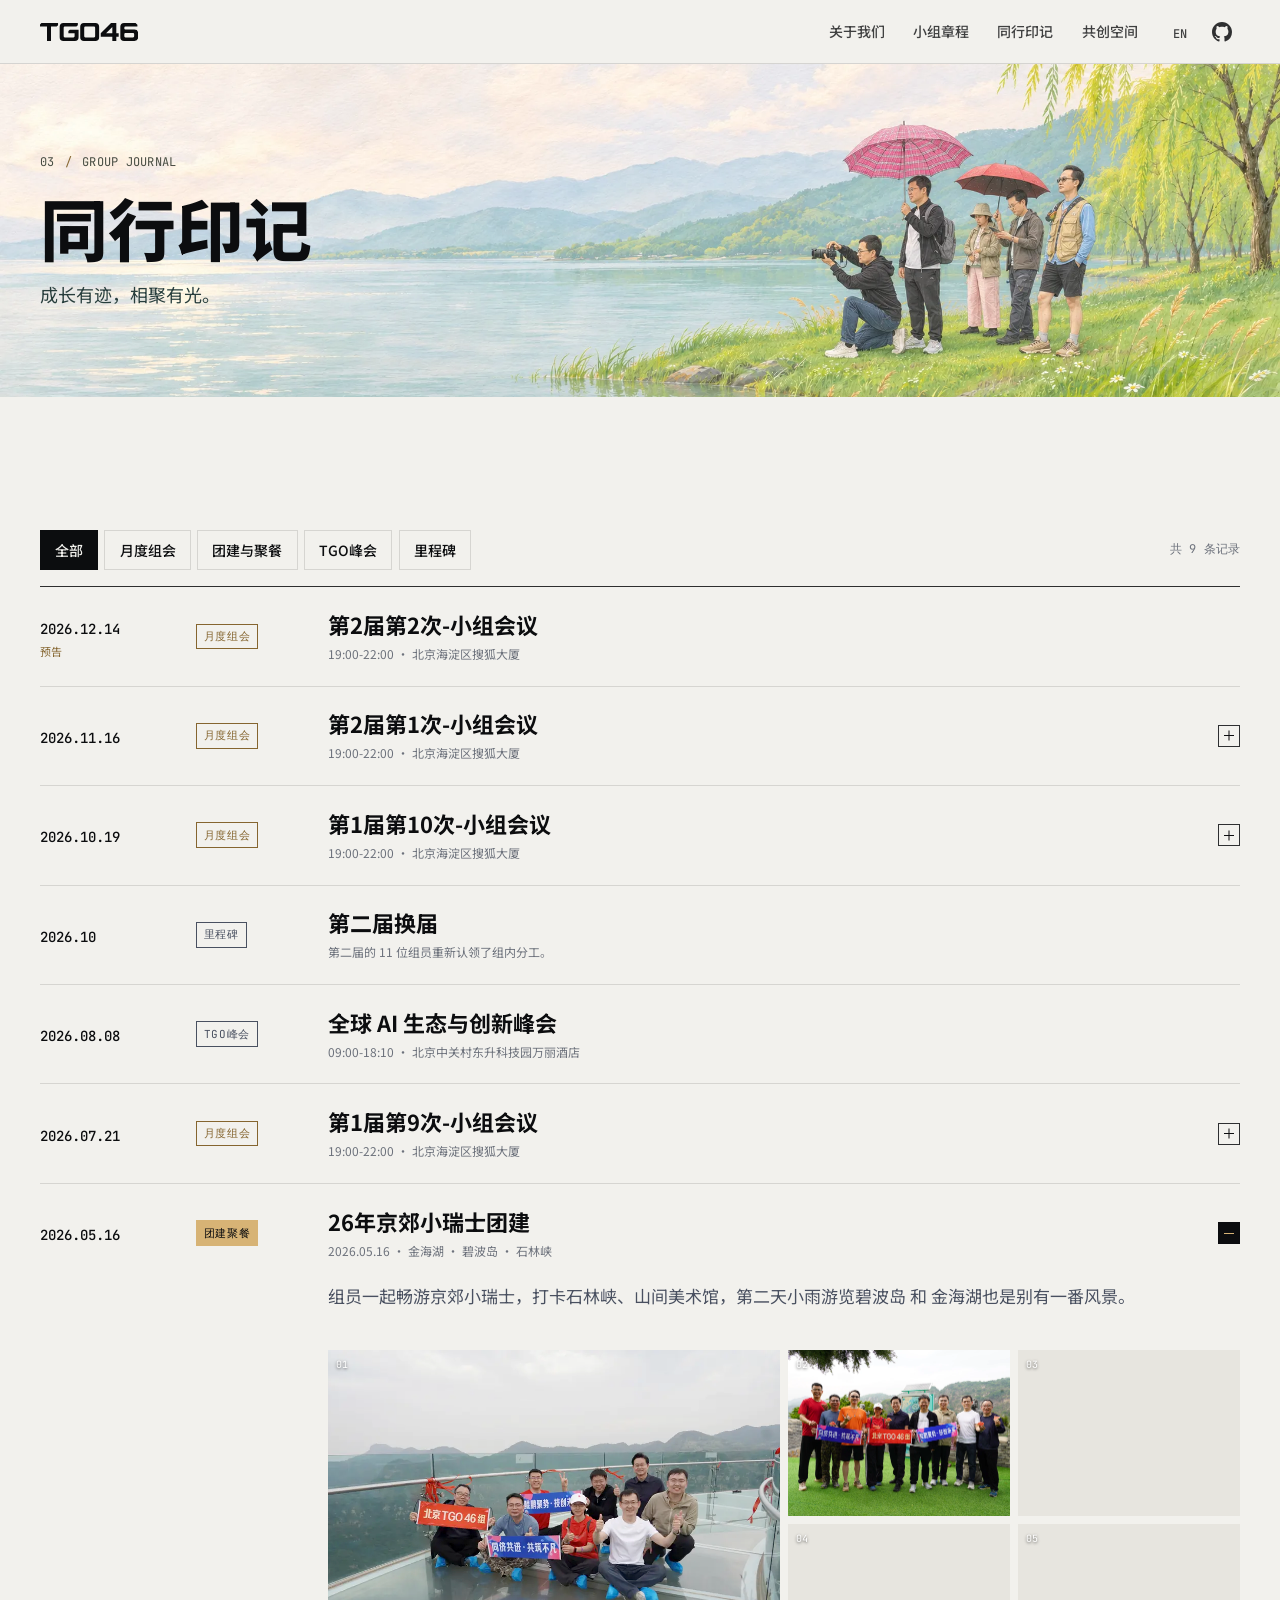
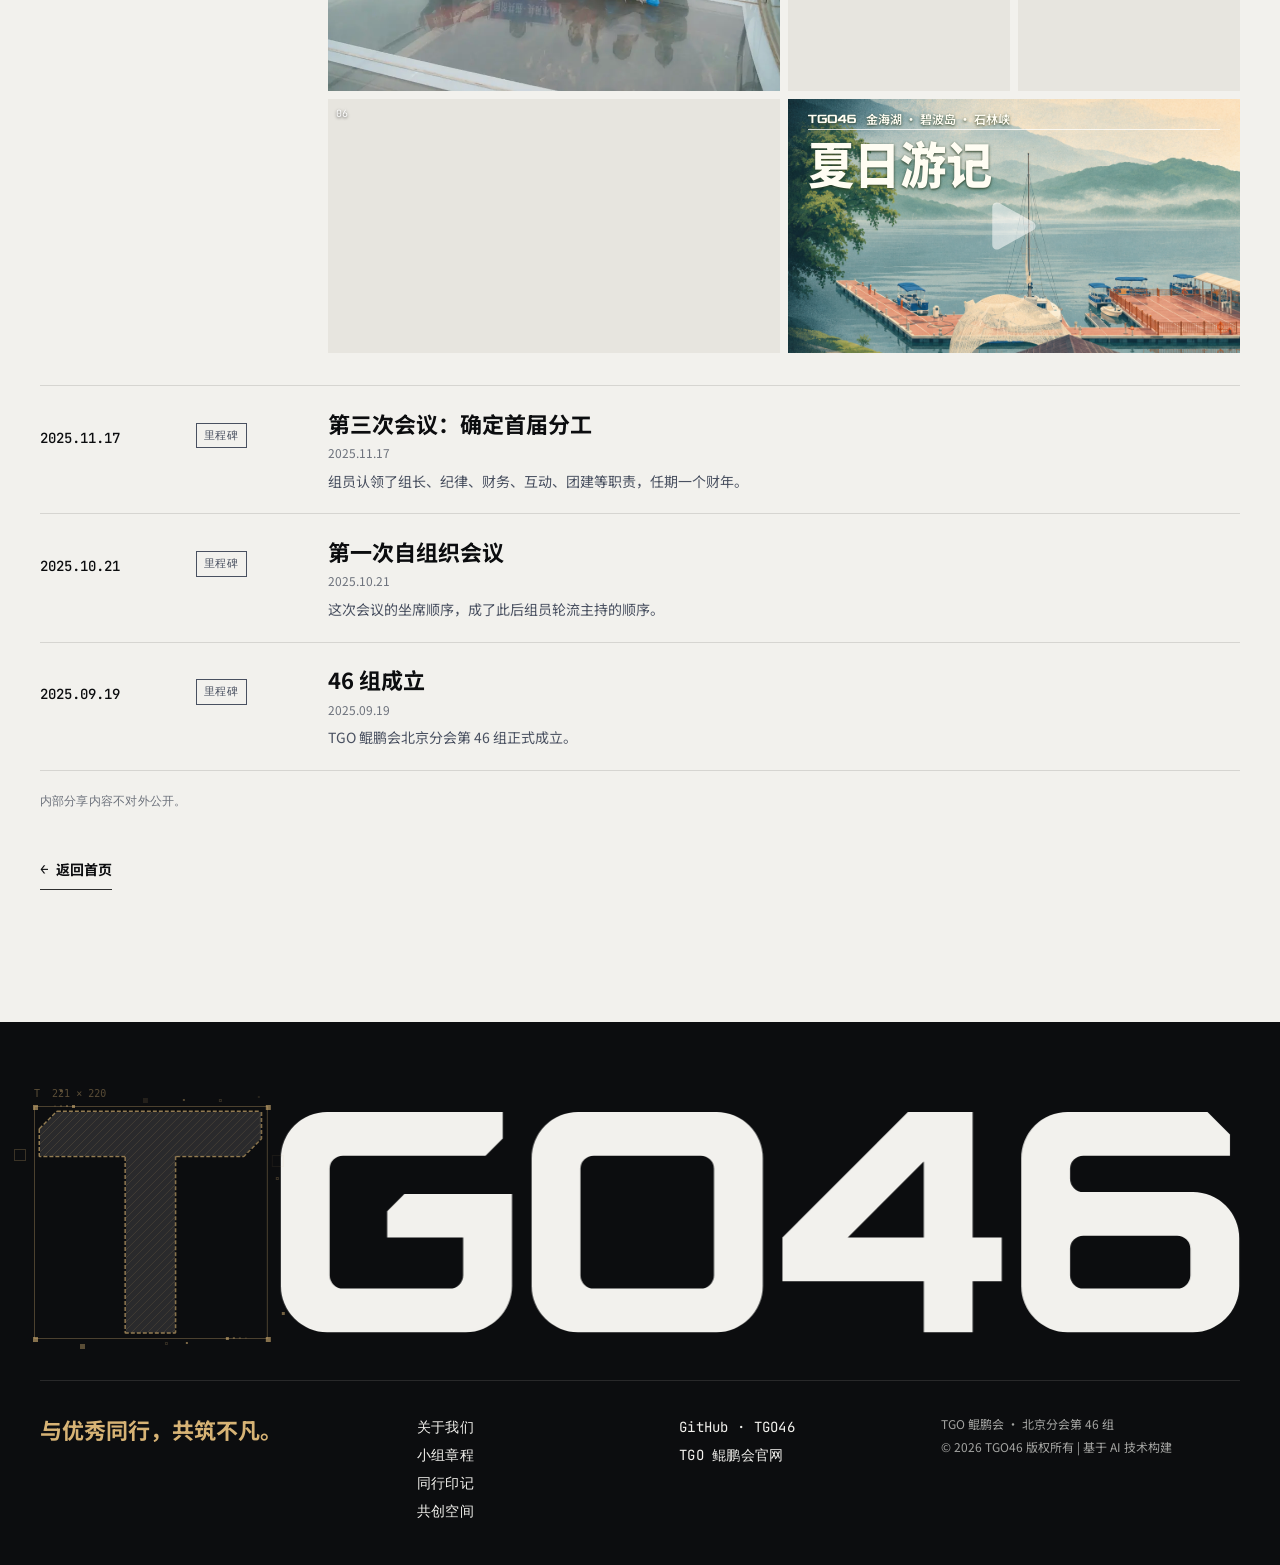
==== journey.html @ 1538fb97 "Publish TGO46 engineering site and interactive wordmark" ====
<!doctype html>
<html lang="zh-CN">
<head>
  <meta charset="utf-8">
  <meta name="viewport" content="width=device-width,initial-scale=1">
  <meta name="theme-color" content="#0c0d0f">
  <title>同行印记 · TGO46</title>
  <meta name="description" content="TGO 鲲鹏会北京分会第 46 组。十一位技术、管理与商业一线的同行者，通过月度组会交流近况，每年一次团建。">
  <meta property="og:title" content="同行印记 · TGO46">
  <meta property="og:description" content="TGO 鲲鹏会北京分会第 46 组。十一位技术、管理与商业一线的同行者，通过月度组会交流近况，每年一次团建。">
  <meta property="og:image" content="https://tgo46.github.io/assets/brand/og.png">
  <link rel="icon" type="image/png" sizes="64x64" href="assets/brand/tgo46-favicon.png?v=5a1c44b8">
  <link rel="apple-touch-icon" href="assets/brand/touch-icon.png">
  <link rel="preconnect" href="https://fonts.googleapis.com">
  <link rel="preconnect" href="https://fonts.gstatic.com" crossorigin>
  <link rel="stylesheet" href="https://fonts.googleapis.com/css2?family=JetBrains+Mono:wght@400;500&family=Noto+Sans+SC:wght@400;500;700;900&display=swap">
  <link rel="stylesheet" href="css/base.css?v=4e972fd3">
  <link rel="stylesheet" href="css/hero.css?v=afe45d63">
  <link rel="stylesheet" href="css/sections.css?v=85d54a34">
  <link rel="stylesheet" href="css/pages.css?v=53b6c43c">
  <script defer src="js/data.js?v=9a471366"></script>
  <script defer src="js/i18n.js?v=4dda256c"></script>
  <script defer src="js/tools.js?v=8cb775cf"></script>
  <script defer src="js/wordmark.js?v=3e5e8999"></script>
  <script defer src="js/hero.js?v=08668ff0"></script>
  <script defer src="js/main.js?v=f5104af6"></script>
  <script defer src="js/nav.js?v=66c1e80a"></script>
</head>
<body data-page="journey">
<svg width="0" height="0" style="position:absolute" aria-hidden="true" focusable="false">
  <defs>
    <filter id="tone-daylight" color-interpolation-filters="sRGB" x="0" y="0" width="100%" height="100%">
      <feComponentTransfer>
        <feFuncR type="gamma" amplitude="1" exponent=".92" offset="0"/>
        <feFuncG type="gamma" amplitude="1" exponent=".92" offset="0"/>
        <feFuncB type="gamma" amplitude="1" exponent=".92" offset="0"/>
      </feComponentTransfer>
      <feColorMatrix type="saturate" values="1.045"/>
    </filter>
    <filter id="tone-shade" color-interpolation-filters="sRGB" x="0" y="0" width="100%" height="100%">
      <feComponentTransfer>
        <feFuncR type="gamma" amplitude="1" exponent=".82" offset="0"/>
        <feFuncG type="gamma" amplitude="1" exponent=".82" offset="0"/>
        <feFuncB type="gamma" amplitude="1" exponent=".82" offset="0"/>
      </feComponentTransfer>
      <feColorMatrix type="saturate" values="1.09"/>
    </filter>
    <filter id="tone-backlit" color-interpolation-filters="sRGB" x="0" y="0" width="100%" height="100%">
      <feComponentTransfer>
        <feFuncR type="gamma" amplitude="1" exponent=".69" offset="0"/>
        <feFuncG type="gamma" amplitude="1" exponent=".69" offset="0"/>
        <feFuncB type="gamma" amplitude="1" exponent=".69" offset="0"/>
      </feComponentTransfer>
      <feColorMatrix type="saturate" values="1.12"/>
    </filter>
  </defs>
  <symbol id="wm" viewBox="0 0 1816 333"><path fill="currentColor" fill-rule="evenodd" d="M0 26L26 0L334 0L334 40L308 66L204 66L204 333L130 333L130 66L0 66Z M700 0L700 40L674 66L458 66A20 20 0 0 0 438 86L438 247A20 20 0 0 0 458 267L620 267A20 20 0 0 0 640 247L640 190L525 190L525 150L551 124L714 124L714 263A70 70 0 0 1 644 333L434 333A70 70 0 0 1 364 263L364 70A70 70 0 0 1 434 0Z M744 70A70 70 0 0 1 814 0L1024 0A70 70 0 0 1 1094 70L1094 263A70 70 0 0 1 1024 333L814 333A70 70 0 0 1 744 263Z M818 86A20 20 0 0 1 838 66L1000 66A20 20 0 0 1 1020 86L1020 247A20 20 0 0 1 1000 267L838 267A20 20 0 0 1 818 247Z M1314 0L1412 0L1412 190L1456 190L1456 256L1412 256L1412 333L1338 333L1338 256L1124 256L1124 190Z M1338 75L1338 190L1223 190Z M1486 70A70 70 0 0 1 1556 0L1768 0L1802 34L1802 66L1580 66A20 20 0 0 0 1560 86L1560 101A20 20 0 0 0 1580 121L1746 121A70 70 0 0 1 1816 191L1816 263A70 70 0 0 1 1746 333L1556 333A70 70 0 0 1 1486 263Z M1560 207A20 20 0 0 1 1580 187L1722 187A20 20 0 0 1 1742 207L1742 247A20 20 0 0 1 1722 267L1580 267A20 20 0 0 1 1560 247Z"/></symbol>
  <symbol id="i-github" viewBox="0 0 16 16"><path fill="currentColor" d="M8 0C3.58 0 0 3.58 0 8c0 3.54 2.29 6.53 5.47 7.59.4.07.55-.17.55-.38 0-.19-.01-.82-.01-1.49-2.01.37-2.53-.49-2.69-.94-.09-.23-.48-.94-.82-1.13-.28-.15-.68-.52-.01-.53.63-.01 1.08.58 1.23.82.72 1.21 1.87.87 2.33.66.07-.52.28-.87.51-1.07-1.78-.2-3.64-.89-3.64-3.95 0-.87.31-1.59.82-2.15-.08-.2-.36-1.02.08-2.12 0 0 .67-.21 2.2.82.64-.18 1.32-.27 2-.27s1.36.09 2 .27c1.53-1.04 2.2-.82 2.2-.82.44 1.1.16 1.92.08 2.12.51.56.82 1.27.82 2.15 0 3.07-1.87 3.75-3.65 3.95.29.25.54.73.54 1.48 0 1.07-.01 1.93-.01 2.2 0 .21.15.46.55.38A8.01 8.01 0 0 0 16 8c0-4.42-3.58-8-8-8"/></symbol>
  <symbol id="i-arrow" viewBox="0 0 16 16"><path fill="none" stroke="currentColor" stroke-width="1.5" d="M4 12 12 4M5.5 4H12v6.5"/></symbol>
</svg>

<a class="skip" href="#main" data-i="skip">跳到正文</a>

<header class="site-header" id="header">
  <a class="brand" href="index.html#top" aria-label="TGO46 首页"><svg viewBox="0 0 1816 333" aria-hidden="true"><use href="#wm"/></svg></a>
  <nav class="site-nav" id="nav" aria-label="主导航">
    <a class="nav-link" href="index.html#about" data-section="about" data-i="navAbout">关于我们</a>
    <a class="nav-link" href="index.html#charter" data-section="charter" data-i="navCharter">小组章程</a>
    <a class="nav-link" href="index.html#journey" data-section="journey" data-i="navJourney">同行印记</a>
    <a class="nav-link" href="index.html#create" data-section="create" data-i="navCreate">共创空间</a>
  </nav>
  <div class="header-actions">
    <button class="lang-toggle" id="lang-toggle" type="button" aria-label="Switch to English">EN</button>
    <a class="icon-link" href="https://github.com/TGO46" target="_blank" rel="noopener noreferrer" aria-label="GitHub · TGO46 组织" title="GitHub · TGO46"><svg aria-hidden="true"><use href="#i-github"/></svg></a>
    <button class="menu-toggle" id="menu-toggle" type="button" aria-controls="nav" aria-expanded="false" aria-label="菜单 Menu"><span></span><span></span></button>
  </div>
</header>

<main id="main">

<section class="page-hero" id="top" aria-labelledby="page-title">
  <img class="journal-art" src="assets/photos/journey-lakeside-team.webp" alt="" fetchpriority="high">
  <div class="page-hero-inner">
    <p class="mono crumb"><span>03</span><span class="sep">/</span><span lang="en">GROUP JOURNAL</span></p>
    <h1 class="page-title" id="page-title" data-i="journeyArchiveTitle">同行印记</h1>
    <p class="page-lead" data-i="journeyTitle">成长有迹，相聚有光。</p>
  </div>
</section>

<section class="section journey" id="journey" aria-labelledby="page-title">
  <div class="journey-bar reveal">
    <div class="filters" role="group" aria-label="筛选">
      <button type="button" class="is-on" data-filter="all" aria-pressed="true" data-i="fAll">全部</button>
      <button type="button" data-filter="share" aria-pressed="false" data-i="fShare">月度组会</button>
      <button type="button" data-filter="gathering" aria-pressed="false" data-i="fGather">团建与聚餐</button>
      <button type="button" data-filter="outside" aria-pressed="false" data-i="fOut">TGO峰会</button>
      <button type="button" data-filter="milestone" aria-pressed="false" data-i="fMile">里程碑</button>
    </div>
    <p class="mono journey-count" id="journey-count" aria-live="polite"></p>
  </div>
  <ol class="events" id="events"></ol>
  <p class="journey-foot mono" data-i="journeyFoot">内部分享内容不对外公开。</p>
  <p class="page-back"><a class="sec-more" href="index.html"><span class="mono">←</span> <span data-i="backHome">返回首页</span></a></p>
</section>
</main>

<footer class="site-footer">
  <div class="foot-mark" id="footer-logo">
    <div class="foot-stage">
      <svg class="foot-art" viewBox="0 0 1816 333" role="img" aria-label="TGO46">
        <defs><path id="foot-profile" d="M0 26L26 0L334 0L334 40L308 66L204 66L204 333L130 333L130 66L0 66Z M700 0L700 40L674 66L458 66A20 20 0 0 0 438 86L438 247A20 20 0 0 0 458 267L620 267A20 20 0 0 0 640 247L640 190L525 190L525 150L551 124L714 124L714 263A70 70 0 0 1 644 333L434 333A70 70 0 0 1 364 263L364 70A70 70 0 0 1 434 0Z M744 70A70 70 0 0 1 814 0L1024 0A70 70 0 0 1 1094 70L1094 263A70 70 0 0 1 1024 333L814 333A70 70 0 0 1 744 263Z M818 86A20 20 0 0 1 838 66L1000 66A20 20 0 0 1 1020 86L1020 247A20 20 0 0 1 1000 267L838 267A20 20 0 0 1 818 247Z M1314 0L1412 0L1412 190L1456 190L1456 256L1412 256L1412 333L1338 333L1338 256L1124 256L1124 190Z M1338 75L1338 190L1223 190Z M1486 70A70 70 0 0 1 1556 0L1768 0L1802 34L1802 66L1580 66A20 20 0 0 0 1560 86L1560 101A20 20 0 0 0 1580 121L1746 121A70 70 0 0 1 1816 191L1816 263A70 70 0 0 1 1746 333L1556 333A70 70 0 0 1 1486 263Z M1560 207A20 20 0 0 1 1580 187L1722 187A20 20 0 0 1 1742 207L1742 247A20 20 0 0 1 1722 267L1580 267A20 20 0 0 1 1560 247Z" fill-rule="evenodd"/></defs>
        <use href="#wm"/>
      </svg>
      <div class="foot-tech" aria-hidden="true"><canvas class="foot-canvas"></canvas></div>
    </div>
  </div>
  <div class="foot-grid">
    <p class="foot-slogan" data-i="footSlogan">与优秀同行，共筑不凡。</p>
    <ul class="mono">
      <li><a href="index.html#about" data-i="navAbout">关于我们</a></li>
      <li><a href="index.html#charter" data-i="navCharter">小组章程</a></li>
      <li><a href="index.html#journey" data-i="navJourney">同行印记</a></li>
      <li><a href="index.html#create" data-i="navCreate">共创空间</a></li>
    </ul>
    <ul class="mono">
      <li><a href="https://github.com/TGO46" target="_blank" rel="noopener noreferrer">GitHub · TGO46</a></li>
      <li><a href="https://tgo.infoq.cn/" target="_blank" rel="noopener noreferrer" data-i="footTgo">TGO 鲲鹏会官网</a></li>
    </ul>
    <p class="foot-legal" data-i="footLegal">TGO 鲲鹏会 · 北京分会第 46 组<br>© 2026 TGO46 版权所有 | 基于 AI 技术构建</p>
  </div>
</footer>

<dialog class="modal" id="modal" aria-labelledby="modal-title">
  <div class="modal-top mono"><span>TGO46 / LAB</span><button type="button" id="modal-close" aria-label="关闭 Close">×</button></div>
  <div id="modal-body"></div>
</dialog>
<div class="toast" id="toast" popover="manual" role="status" aria-live="polite"></div>
</body>
</html>
---- css/base.css ----
/* TGO46 — base: tokens, reset, header, buttons, footer, dialog */

:root {
  /* TGO palette (tgo.infoq.cn): black · champagne gold #D7B375 · slate #495060 */
  --ink: #0c0d0f;
  --graphite: #141619;
  --steel: #23272d;
  --paper: #f2f1ed;
  --paper-2: #e7e5df;
  --white: #fbfaf7;
  --slate: #495060;
  --mute: #6d727c;
  --gold: #d7b375;
  --gold-deep: #85652f;          /* gold for text on paper, 4.9:1 */
  --gold-line: rgba(215, 179, 117, .42);
  --line: rgba(12, 13, 15, .12);
  --line-strong: rgba(12, 13, 15, .85);
  --line-dark: rgba(242, 241, 237, .12);

  --font-sans: "Noto Sans SC", "PingFang SC", "Hiragino Sans GB", "Microsoft YaHei", system-ui, sans-serif;
  --font-mono: "JetBrains Mono", "SFMono-Regular", Menlo, Consolas, monospace;

  --fs-2xs: .6875rem;
  --fs-xs: .75rem;
  --fs-sm: .875rem;
  --fs-base: clamp(.98rem, .94rem + .2vw, 1.0625rem);
  --fs-lg: clamp(1.125rem, 1.02rem + .45vw, 1.375rem);
  --fs-xl: clamp(1.375rem, 1.1rem + 1.2vw, 2rem);
  --fs-2xl: clamp(2rem, 1.2rem + 3.2vw, 3.75rem);
  --fs-hero: clamp(2.75rem, 1rem + 5.2vw, 6.25rem);

  --gutter: clamp(1rem, .4rem + 2.6vw, 3rem);
  --maxw: 1440px;
  --space-section: clamp(5rem, 3.5rem + 6vw, 10rem);
  --header-h: 64px;
  --chamfer: 12px;

  --ease-out: cubic-bezier(.16, 1, .3, 1);
  --ease-inout: cubic-bezier(.65, 0, .35, 1);
  --dur-fast: 160ms;
  --dur: 560ms;
}

*, *::before, *::after { box-sizing: border-box; }
html { background: var(--ink); scroll-behavior: smooth; -webkit-text-size-adjust: 100%; scroll-padding-top: calc(var(--header-h) + 8px); }
html.motion-paused { scroll-behavior: auto; }
body {
  margin: 0; background: var(--paper); color: var(--ink);
  font-family: var(--font-sans); font-size: var(--fs-base); line-height: 1.75;
  -webkit-font-smoothing: antialiased; overflow-x: hidden;
}
img, video, svg { display: block; max-width: 100%; }
img, video { height: auto; }
a { color: inherit; text-decoration: none; }
button { font: inherit; color: inherit; background: none; border: 0; padding: 0; cursor: pointer; }
h1, h2, h3, p, ol, ul, dl, dd, figure { margin: 0; }
ol, ul { list-style: none; padding: 0; }
:focus-visible { outline: 2px solid var(--gold); outline-offset: 3px; }
::selection { background: var(--gold); color: var(--ink); }
.mono { font-family: var(--font-mono); letter-spacing: .02em; }

.skip { position: fixed; left: 1rem; top: -4rem; z-index: 100; background: var(--gold); color: var(--ink); padding: .6rem 1rem; font-weight: 700; transition: top var(--dur-fast); }
.skip:focus { top: 1rem; }

/* ---------- large / ultra-wide displays: widen the measure, scale type ---------- */
@media (min-width: 1680px) { :root { --maxw: 1560px; } }
@media (min-width: 1920px) { html { font-size: 17px; } :root { --maxw: 1680px; } }
@media (min-width: 2400px) { html { font-size: 19px; } :root { --maxw: 1880px; } }
@media (min-width: 3200px) { html { font-size: 22px; } :root { --maxw: 2200px; } }

/* chamfer — the wordmark's cut corner, reused as the UI signature */
.chamfer { clip-path: polygon(var(--chamfer) 0, 100% 0, 100% calc(100% - var(--chamfer)), calc(100% - var(--chamfer)) 100%, 0 100%, 0 var(--chamfer)); }

/* ---------- buttons ---------- */
.btn {
  --chamfer: 10px;
  display: inline-flex; align-items: center; gap: .7rem; min-height: 50px; padding: 0 1.4rem;
  font-size: var(--fs-sm); font-weight: 700; letter-spacing: .04em;
  clip-path: polygon(var(--chamfer) 0, 100% 0, 100% calc(100% - var(--chamfer)), calc(100% - var(--chamfer)) 100%, 0 100%, 0 var(--chamfer));
  transition: background-color var(--dur-fast), color var(--dur-fast);
}
.btn svg { width: 14px; height: 14px; transition: transform var(--dur) var(--ease-out); }
.btn svg.gh { width: 18px; height: 18px; }
.btn:hover svg:last-child { transform: translate(2px, -2px); }
.btn:active { transform: translateY(1px); }
.btn-gold { background: var(--gold); color: var(--ink); }
.btn-gold:hover { background: #e6c88f; }
.btn-ghost { color: var(--paper); box-shadow: inset 0 0 0 1px var(--line-dark); background: rgba(242,241,237,.03); }
.btn-ghost:hover { background: rgba(242,241,237,.1); }
.btn-dark { background: var(--ink); color: var(--paper); }
.btn-dark:hover { background: var(--steel); }
.text-btn { font-size: var(--fs-sm); font-weight: 500; color: var(--gold-deep); border-bottom: 1px solid currentColor; padding-bottom: 1px; }
.text-btn:hover { color: var(--ink); }

/* ---------- header ---------- */
.site-header {
  position: fixed; inset: 0 0 auto; z-index: 50; height: var(--header-h);
  display: flex; align-items: center; gap: 2rem; padding: 0 max(var(--gutter), calc((100vw - var(--maxw)) / 2 + var(--gutter)));
  color: var(--paper); isolation: isolate;
  /* one constant grey hairline, legible on both the dark hero and light sections */
  border-bottom: 1px solid var(--line-dark);
  /* driven by scroll (main.js): which vertical slice of the bar sits over a dark zone */
  --dark-top: 0px; --dark-bottom: 0px; --light-top: 0px; --light-bottom: 0px; --dark-alpha: 0;
  transition: color 240ms var(--ease-out), transform var(--dur) var(--ease-out);
}
.site-header::before, .site-header::after { content: ""; position: absolute; inset: 0; z-index: -1; pointer-events: none; }
.site-header::before { /* over dark zones: vertical black gradient, clipped to the dark slice */
  opacity: var(--dark-alpha);
  clip-path: inset(var(--dark-top) 0 calc(100% - var(--dark-bottom)) 0);
  background: linear-gradient(180deg, rgba(12, 13, 15, .6) 0%, rgba(12, 13, 15, .1) 100%);
}
.site-header::after { /* over light sections: light frosted bar, clipped to the light slice */
  clip-path: inset(var(--light-top) 0 calc(100% - var(--light-bottom)) 0);
  background: rgba(242, 241, 237, .76);
}
.site-header.is-solid { -webkit-backdrop-filter: blur(16px) saturate(1.4); backdrop-filter: blur(16px) saturate(1.4); }
.site-header.on-light { color: var(--ink); border-bottom-color: var(--line); } /* --line-dark is a light hairline, invisible on paper */
@supports not ((backdrop-filter: blur(1px)) or (-webkit-backdrop-filter: blur(1px))) {
  .site-header::before { background: linear-gradient(180deg, rgba(12, 13, 15, .92) 0%, rgba(12, 13, 15, .8) 100%); }
  .site-header::after { background: var(--paper); }
}
.site-header.is-hidden { transform: translateY(-100%); }
.site-header:focus-within { transform: none; }
.brand svg { height: 18px; width: auto; aspect-ratio: 1816 / 333; color: currentColor; }
.site-nav { display: flex; gap: clamp(1rem, 2.2vw, 2.5rem); margin-left: auto; font-size: var(--fs-sm); font-weight: 500; }
.site-nav { position: relative; }
.site-nav .nav-link { position: relative; padding: .5rem 0; opacity: .78; transition: opacity var(--dur-fast); }
.site-nav .nav-link:hover, .site-nav .nav-link.is-current { opacity: 1; }
/* one shared gold line that glides between items (positioned by main.js) */
.nav-ink {
  position: absolute; left: 0; bottom: 0; width: 100px; height: 2px; background: var(--gold); pointer-events: none;
  transform-origin: 0 50%; transform: translateX(var(--ink-x, 0px)) scaleX(var(--ink-s, 0));
  transition: transform 460ms cubic-bezier(.22, 1, .36, 1);
}
.nav-ink.no-anim { transition: none; }
.header-actions { display: flex; align-items: center; gap: .9rem; }
.lang-toggle { display: inline-flex; align-items: center; height: 36px; padding: 4px .2rem 0; /* caps sit high next to CJK: optical nudge */ font-family: var(--font-mono); font-size: var(--fs-xs); font-weight: 500; line-height: 1; opacity: .78; }
.lang-toggle:hover { opacity: 1; color: var(--gold); }
.icon-link { display: grid; place-items: center; width: 36px; height: 36px; opacity: .85; transition: opacity var(--dur-fast), color var(--dur-fast); }
.icon-link:hover { opacity: 1; color: var(--gold); }
.icon-link svg { width: 20px; height: 20px; }
.menu-toggle { display: none; width: 40px; height: 40px; position: relative; }
.menu-toggle span { position: absolute; left: 10px; right: 10px; height: 1.5px; background: currentColor; transition: transform var(--dur) var(--ease-out); }
.menu-toggle span:first-child { top: 16px; }
.menu-toggle span:last-child { top: 23px; }
.menu-toggle[aria-expanded="true"] span:first-child { transform: translateY(3.5px) rotate(45deg); }
.menu-toggle[aria-expanded="true"] span:last-child { transform: translateY(-3.5px) rotate(-45deg); }

@media (max-width: 900px) {
  .menu-toggle { display: block; }
  .site-nav {
    position: fixed; inset: var(--header-h) 0 auto; flex-direction: column; gap: 0; margin: 0;
    background: var(--ink); color: var(--paper); padding: .5rem var(--gutter) 2rem; border-bottom: 1px solid var(--line-dark);
    clip-path: inset(0 0 100% 0); visibility: hidden;
    transition: clip-path var(--dur) var(--ease-out), visibility 0s var(--dur);
  }
  .site-nav.is-open { clip-path: inset(0 0 0 0); visibility: visible; transition: clip-path var(--dur) var(--ease-out); }
  .site-nav .nav-link { font-size: 1.375rem; font-weight: 700; padding: 1rem 0; border-bottom: 1px solid var(--line-dark); opacity: 1; }
  .nav-ink { display: none; }
}
@media (max-width: 380px) { .header-actions { gap: .5rem; } }

/* ---------- footer ---------- */
.site-footer { background: var(--ink); color: rgba(242,241,237,.66); padding: clamp(3.5rem, 7vw, 6rem) var(--gutter) 2.5rem; font-size: var(--fs-sm); }
.foot-mark { position: relative; max-width: var(--maxw); margin: 0 auto; color: var(--paper); padding-bottom: clamp(2rem, 4vw, 3rem); border-bottom: 1px solid var(--line-dark); }
.foot-stage { position: relative; aspect-ratio: 1816 / 333; cursor: crosshair; }
.foot-stage.is-dragging { cursor: grabbing; }
.foot-art { display: block; width: 100%; height: auto; aspect-ratio: 1816 / 333; overflow: visible; -webkit-tap-highlight-color: transparent; }
.foot-art:focus { outline: none; }
.foot-art:focus-visible:not(.by-pointer) { outline: 1px solid var(--gold); outline-offset: 8px; }
.foot-stage.is-ready .foot-art > use { visibility: hidden; }
.foot-tech { position: absolute; --pad-x: 12px; --pad-y: 80px;
  left: calc(-1 * var(--pad-x)); top: calc(-1 * var(--pad-y));
  width: calc(100% + 2 * var(--pad-x)); height: calc(100% + 2 * var(--pad-y));
  pointer-events: none; touch-action: pan-y; }
.foot-canvas { display: block; width: 100%; height: 100%; }
.foot-art:focus-visible:not(.by-pointer) { position: relative; z-index: 1; pointer-events: none; }
.foot-grid { max-width: var(--maxw); margin: 0 auto; padding-top: 2rem; display: grid; grid-template-columns: 1.5fr 1fr 1fr 1.3fr; gap: 2rem; line-height: 2; }
.foot-slogan { font-size: var(--fs-lg); font-weight: 700; color: var(--gold); line-height: 1.5; }
.foot-grid a { color: var(--paper); transition: color var(--dur-fast); }
.foot-grid a:hover { color: var(--gold); }
.foot-legal { font-size: var(--fs-xs); line-height: 1.9; }
@media (max-width: 860px) { .foot-grid { grid-template-columns: 1fr 1fr; } .foot-slogan, .foot-legal { grid-column: 1 / -1; } }

/* ---------- dialog ---------- */
.modal { width: min(600px, calc(100vw - 2rem)); max-height: calc(100vh - 2rem); border: 0; padding: 0; background: var(--paper); color: var(--ink); box-shadow: 0 40px 120px rgba(0,0,0,.5); }
.modal.is-wide { width: min(1100px, calc(100vw - 2rem)); background: var(--ink); color: var(--paper); }
.modal::backdrop { background: rgba(12,13,15,.78); -webkit-backdrop-filter: blur(6px); backdrop-filter: blur(6px); }
.modal[open] { animation: modal-in var(--dur) var(--ease-out); }
@keyframes modal-in { from { opacity: 0; transform: translateY(14px); } }
.modal-top { display: flex; justify-content: space-between; align-items: center; padding: .9rem 1.25rem; background: var(--ink); color: var(--gold); font-size: var(--fs-xs); border-bottom: 1px solid var(--line-dark); }
.modal-top button { color: var(--paper); font-size: 1.5rem; line-height: 1; width: 36px; height: 36px; }
#modal-body { padding: 1.75rem 1.5rem 2rem; }
.is-wide #modal-body { padding: 0; }
#modal-body h2 { font-size: var(--fs-xl); font-weight: 900; line-height: 1.3; margin-bottom: .5rem; }
#modal-body > p { color: var(--slate); margin-bottom: 1.25rem; font-size: var(--fs-sm); }
#modal-body label { display: block; font-family: var(--font-mono); font-size: var(--fs-2xs); letter-spacing: .08em; text-transform: uppercase; color: var(--mute); margin: 1rem 0 .4rem; }
#modal-body input, #modal-body textarea { width: 100%; font: inherit; padding: .75rem .9rem; border: 1px solid var(--line); background: var(--white); color: var(--ink); border-radius: 0; }
#modal-body textarea { min-height: 150px; resize: vertical; }
#modal-body input:focus, #modal-body textarea:focus { outline: 2px solid var(--gold); outline-offset: 0; }
.clock { font-family: var(--font-mono); font-weight: 500; font-size: clamp(3.5rem, 14vw, 6rem); line-height: 1; margin: 1.25rem 0; font-variant-numeric: tabular-nums; letter-spacing: -.02em; }
.draw-result { font-weight: 900; font-size: var(--fs-2xl); text-align: center; padding: 1.5rem 0; min-height: 6rem; }
.modal-actions { display: flex; flex-wrap: wrap; align-items: center; gap: .6rem; margin-top: 1.25rem; }
.modal-actions button { min-height: 46px; padding: 0 1.25rem; font-weight: 700; font-size: var(--fs-sm); box-shadow: inset 0 0 0 1px var(--ink); }
.modal-actions .primary { background: var(--ink); color: var(--paper); }
.modal-actions .primary:hover { background: var(--steel); }
.modal-actions button:not(.primary):hover { background: var(--paper-2); }
.modal-actions a { font-size: var(--fs-sm); color: var(--gold-deep); border-bottom: 1px solid currentColor; margin-left: .5rem; }
.copy-box { background: var(--white); border: 1px solid var(--line); padding: 1rem; font-size: var(--fs-sm); color: var(--slate); }

.lightbox { display: grid; }
.lightbox img { width: 100%; max-height: 74vh; object-fit: contain; background: #000; }
.lightbox-bar { display: flex; align-items: center; gap: 1rem; padding: .9rem 1.25rem; font-size: var(--fs-sm); color: rgba(242,241,237,.75); }
.lightbox-bar .mono { color: var(--gold); font-size: var(--fs-xs); }
.lightbox-bar .nav { margin-left: auto; display: flex; gap: .4rem; }
.lightbox-bar .nav button { width: 40px; height: 40px; box-shadow: inset 0 0 0 1px var(--line-dark); color: var(--paper); }
.lightbox-bar .nav button:hover { background: var(--steel); }

.toast { position: fixed; inset: auto auto 2rem 50%; margin: 0; border: 0; overflow: visible; z-index: 60; transform: translate(-50%, 1rem); opacity: 0; pointer-events: none; background: var(--gold); color: var(--ink); padding: .85rem 1.25rem; font-size: var(--fs-sm); font-weight: 700; box-shadow: 0 12px 40px rgba(0,0,0,.35); transition: opacity var(--dur-fast), transform var(--dur) var(--ease-out); }
.toast.is-on { opacity: 1; transform: translate(-50%, 0); }

/* ---------- reveal (content stays visible without JS) ---------- */
.js-motion .reveal { opacity: 0; transform: translateY(24px); transition: opacity 800ms var(--ease-out), transform 800ms var(--ease-out); transition-delay: var(--d, 0ms); }
.js-motion .reveal.is-in { opacity: 1; transform: none; }
@media print { .js-motion .reveal { opacity: 1 !important; transform: none !important; } }
@media (prefers-reduced-motion: reduce) {
  html { scroll-behavior: auto; }
  *, *::before, *::after { animation-duration: .01ms !important; transition-duration: .01ms !important; transition-delay: 0ms !important; }
}
.motion-paused *, .motion-paused *::before, .motion-paused *::after { animation-duration: .01ms !important; transition-duration: .01ms !important; transition-delay: 0ms !important; }
---- css/hero.css ----
/* TGO46 — hero: drafting table */

.hero, body[data-page="index"] .site-header {
  --font-sans: "PingFang SC", "Hiragino Sans GB", "Microsoft YaHei", system-ui, sans-serif;
  --font-mono: "SFMono-Regular", Menlo, Consolas, monospace;
  --gutter: 44px;
  font-family: var(--font-sans);
}
.hero {
  position: relative; min-height: 100vh; min-height: 100svh;
  display: flex; flex-direction: column;
  padding: var(--header-h) 0 0; background: var(--ink); color: var(--paper); overflow: hidden; isolation: isolate;
}
.hero::before { /* drafting grid: 8px minor, 64px major */
  content: ""; position: absolute; inset: 0; z-index: -1; pointer-events: none;
  background:
    linear-gradient(rgba(242,241,237,.055) 1px, transparent 1px) 0 0 / 64px 64px,
    linear-gradient(90deg, rgba(242,241,237,.055) 1px, transparent 1px) 0 0 / 64px 64px,
    linear-gradient(rgba(242,241,237,.022) 1px, transparent 1px) 0 0 / 16px 16px,
    linear-gradient(90deg, rgba(242,241,237,.022) 1px, transparent 1px) 0 0 / 16px 16px;
  -webkit-mask-image: radial-gradient(120% 90% at 70% 60%, #000 30%, transparent 85%);
          mask-image: radial-gradient(120% 90% at 70% 60%, #000 30%, transparent 85%);
}
.hero::after { content: ""; position: absolute; inset: 0; z-index: -1; pointer-events: none; background: radial-gradient(60% 50% at 78% 72%, rgba(215,179,117,.10), transparent 70%); }

.hero-inner {
  width: 100%; max-width: var(--maxw); margin: 0 auto auto;
  display: grid; grid-template-columns: minmax(0, 1fr); gap: 52px;
  padding: 54px var(--gutter) 54px;
}
.hero-copy, .hero-visual { display: flex; flex-direction: column; min-width: 0; }
.hero-kicker { display: flex; flex-wrap: wrap; gap: 12px; font-size: 12px; line-height: 20px; color: rgba(242,241,237,.62); margin-bottom: 30px; letter-spacing: 0; }
.hero-kicker .sep { color: var(--gold); }
.hero-title { font-weight: 900; font-size: 43px; line-height: 1.08; letter-spacing: 0; overflow-wrap: break-word; }
.hero-title .line { display: block; overflow: hidden; padding: .02em 0 .06em; }
.hero-title .line > span { display: inline-block; }
.hero-title .accent { color: var(--gold); }
.hero-lead { margin-top: 30px; font-size: 16px; line-height: 1.9; color: rgba(242,241,237,.78); }
.hero-cta { display: flex; flex-wrap: wrap; gap: 16px; padding-top: 27px; margin-top: auto; }
.hero-cta .btn { letter-spacing: 0; }

.hero-spec {
  /* The SVG has 110 units of annotation space on each side of the mark. */
  margin: auto calc(110 / 2036 * 100%) 0; min-width: 0; display: grid;
  grid-template-columns: repeat(2, minmax(0, 1fr)); column-gap: 14px;
  font-size: 12px; line-height: 1.5; letter-spacing: 0;
}
.hero-spec > div { display: grid; grid-template-columns: minmax(0, 1fr); gap: 2px; align-items: baseline; padding: 8px 0; border-bottom: 1px solid var(--line-dark); }
.hero-spec > div:nth-child(-n+2) { border-top: 1px solid var(--gold-line); }
.hero-spec dt { font-size: 11px; color: rgba(242,241,237,.61); text-transform: uppercase; }
.hero-spec dd { color: var(--paper); overflow-wrap: anywhere; }

/* ---------- plate: the wordmark as a technical drawing ---------- */
.plate { position: relative; width: 100%; margin: 0 0 24px; }
.plate-svg { width: 100%; height: auto; overflow: visible; cursor: crosshair; touch-action: pan-y; }
.plate-svg .wm { color: var(--paper); }
.plate-svg line, .plate-svg path, .plate-svg circle { vector-effect: non-scaling-stroke; fill: none; }
.cons { stroke: rgba(215,179,117,.5); stroke-width: 1; }
.cons .faint { stroke: rgba(242,241,237,.14); stroke-dasharray: 4 6; }
.cons .c-v { stroke: rgba(242,241,237,.16); }
.cons .c-diag { stroke: var(--gold); stroke-dasharray: 6 5; }
.cons .c-arc, .cons .c-r { stroke: var(--gold); }
.dims { font-family: var(--font-mono); }
.dims line { stroke: rgba(242,241,237,.38); }
.dims text, .notes text { fill: rgba(242,241,237,.55); font-size: 22px; font-family: var(--font-mono); text-anchor: middle; }
.notes .n-left { text-anchor: start; fill: rgba(242,241,237,.42); font-size: 18px; }
.notes text { fill: var(--gold); }
.dims .dim-g { transition: opacity var(--dur-fast); }
.dims .dim-g.is-on line { stroke: var(--gold); }
.dims .dim-g.is-on text { fill: var(--gold); }
.dims .dim-total text { fill: rgba(242,241,237,.7); }
.probe { opacity: 0; transition: opacity var(--dur-fast); pointer-events: none; }
.probe.is-on { opacity: 1; }
.probe line { stroke: var(--gold); stroke-width: 1; }
.probe text { fill: var(--gold); font-family: var(--font-mono); font-size: 20px; }
.draft-work { display: none; pointer-events: none; }
.draft-pending .plate-svg { animation: await-pen 1.2s step-end; }
@keyframes await-pen { from { opacity: 0; } to { opacity: 1; } }
.plate[data-drawing] .draft-work { display: inline; }
.plate[data-drawing] :is(.cons, .dims, .notes) { opacity: var(--finished-lines, 0); }
.plate[data-drawing] .wm { opacity: var(--finished-ink, 0); }
.draft-work .pen { vector-effect: none; stroke: var(--gold); stroke-width: var(--pen, 2); stroke-linecap: round; stroke-linejoin: round; }
.draft-work .trace { stroke: var(--paper); stroke-width: calc(1.35 * var(--pen, 2)); }
.draft-work .hair { stroke: #a9a9a2; }
.draft-work .reading { fill: var(--gold); font: 24px var(--font-mono); }
.draft-work .tool { stroke: var(--gold); stroke-width: 1.4; }
.draft-work .nib { fill: var(--paper); stroke: var(--gold); stroke-width: 1.2; }
.draft-caption { position: absolute; left: calc(110 / 2036 * 100%); right: calc(110 / 2036 * 100%); bottom: -21px; display: flex; align-items: center; gap: 10px; font: 11px/16px var(--font-mono); color: var(--paper); }
.draft-caption[hidden] { display: none; }
.draft-count { color: var(--gold); }
.draft-track { width: 54px; height: 2px; background: var(--line-dark); }
.draft-track::after { content: ""; display: block; height: 100%; background: var(--gold); transform-origin: left; transform: scaleX(var(--progress, 0)); }
.plate[data-drawing] .plate-svg { cursor: default; }
.plate-replay {
  position: absolute; inset-block-start: -36px; inset-inline-end: 0;
  width: 44px; height: 44px; display: grid; place-items: center;
  color: rgba(242,241,237,.62); background: transparent;
}
.plate-replay:hover, .plate-replay:focus-visible { color: var(--gold); }
@media (hover: hover) {
  .plate:not(:hover, :focus-within, [data-drawing]) .plate-replay { opacity: 0; }
}
.plate-replay[hidden], .plate-skip-icon, [data-drawing] .plate-replay-icon { display: none; }
[data-drawing] .plate-skip-icon { display: block; }
.plate-replay svg { width: 16px; height: 16px; fill: none; stroke: currentColor; stroke-width: 1.5; stroke-linecap: round; stroke-linejoin: round; }

/* Copy entrance remains independent of the replayable wordmark. */
.js-motion .hero-title .line > span { transform: translateY(105%); transition: transform 1s var(--ease-out); }
.js-motion .hero-title .line:nth-child(2) > span { transition-delay: .1s; }
.js-motion .hero-kicker, .js-motion .hero-lead, .js-motion .hero-cta, .js-motion .hero-spec { opacity: 0; transform: translateY(12px); transition: opacity .9s var(--ease-out) .35s, transform .9s var(--ease-out) .35s; }
.is-drawn .hero-title .line > span { transform: none; }
.is-drawn .hero-kicker, .is-drawn .hero-lead, .is-drawn .hero-cta, .is-drawn .hero-spec { opacity: 1; transform: none; }

@media (min-width: 1001px) {
  .hero-inner {
    grid-template-columns: minmax(0, 1fr) minmax(0, 2fr); column-gap: 38px;
    padding: clamp(70px, calc(23svh - var(--header-h)), 164px) var(--gutter) 84px;
  }
  .hero-copy { height: 100%; }
  .hero-kicker { margin-bottom: 38px; }
  .hero-title { font-size: 49px; }
  .hero-title .line + .line { margin-top: 14px; }
  .hero-lead { margin-top: 49px; }
  .hero-cta { padding-top: 46px; }
  .plate { margin-bottom: 40px; }
  .plate-replay { inset-block-start: -14px; }
  .hero-spec { column-gap: 24px; }
  .hero-spec > div { grid-template-columns: 44px minmax(0, 1fr); gap: 12px; padding: 14px 0; }
}
@media (min-width: 1261px) {
  .hero-inner { column-gap: 56px; }
  .hero-title { font-size: 62px; }
  .hero-spec { column-gap: 40px; }
}
@media (min-width: 1001px) and (max-width: 1020px) { .hero-title { font-size: 46px; } }
@media (max-width: 600px) {
  .plate[data-drawing] .plate-svg { overflow: hidden; }
}
@media (max-width: 1000px) {
  .hero, body[data-page="index"] .site-header { --gutter: 24px; }
  .plate { margin-bottom: 32px; }
}
@media (max-width: 900px) { body[data-page="index"] .header-actions { margin-inline-start: auto; } }
@media (max-width: 420px) {
  .hero-title { font-size: 37px; }
  .notes .n-left { display: none; }
}
@media (max-width: 359px) { .hero-title { font-size: 32px; } }
---- css/sections.css ----
/* TGO46 — content sections */

.section { max-width: var(--maxw); margin: 0 auto; padding: var(--space-section) var(--gutter) 0; }
[data-page="index"] main > .section { padding-top: calc(var(--space-section) * 2 / 3); }
@media (min-width: 901px) {
  [data-page="index"] main > .section { padding-top: 120px; }
}

/* section head: index · title · dimension rule */
.sec-head { display: grid; grid-template-columns: minmax(0, 1fr); align-items: start; margin-bottom: clamp(2.5rem, 5vw, 4rem); }
.sec-no { margin: 0 0 24px; font-size: 12px; line-height: 16px; font-weight: 400; color: var(--gold-deep); letter-spacing: 0; word-spacing: .12em; }
.sec-title { font-weight: 700; font-size: 44px; line-height: 1.2; letter-spacing: 0; text-wrap: balance; }
.dim { grid-column: 1 / -1; position: relative; height: 13px; margin-top: 22px; }
.dim::before { content: ""; position: absolute; left: 0; right: 0; top: 6px; height: 1px; background: var(--line-strong); transform-origin: left; transform: scaleX(var(--dim, 1)); transition: transform 1.2s var(--ease-inout); }
.dim::after { content: ""; position: absolute; inset: 0; background: linear-gradient(var(--line-strong), var(--line-strong)) 0 0 / 1px 100% no-repeat, linear-gradient(var(--line-strong), var(--line-strong)) 100% 0 / 1px 100% no-repeat; }
.js-motion .reveal .dim { --dim: 0; }
.js-motion .reveal.is-in .dim { --dim: 1; }
@media (min-width: 1800px) { .sec-title { font-size: 48px; } }
@media (max-width: 900px) {
  .sec-no { margin-bottom: 18px; }
  .sec-title { font-size: 36px; }
}
@media (max-width: 600px) {
  .sec-no { margin-bottom: 14px; }
  .sec-title { font-size: 30px; line-height: 1.25; }
  .sec-head .dim { margin-top: 16px; }
}

/* ================= 01 ABOUT ================= */
.about-body { display: grid; grid-template-columns: minmax(0, 7fr) minmax(0, 5fr); gap: var(--gutter); }
.about-copy { max-width: 43rem; display: flex; flex-direction: column; justify-content: center; gap: 1.75rem; }
.about-copy .lead { font-size: 1.4375rem; font-weight: 500; line-height: 1.7; word-break: auto-phrase; text-wrap: balance; }
.about-identity { display: block; }
.about-term { white-space: nowrap; }
.about-copy p + p { font-size: 1.125rem; font-weight: 400; line-height: 1.85; color: var(--slate); text-wrap: pretty; }

.facts { position: relative; border-block: 1px solid var(--line); }
.facts::before { content: ""; position: absolute; top: -1px; left: 0; width: 2rem; height: 2px; background: var(--gold); }
.facts > div { display: grid; grid-template-columns: minmax(5.5rem, 1fr) minmax(0, 2.65fr); gap: .75rem; align-items: baseline; padding: 1.1rem 0; }
.facts > div + div { border-top: 1px solid var(--line); }
.facts dt { font-size: .8125rem; color: var(--slate); }
.facts dd, .facts .quantity { display: flex; align-items: baseline; gap: .45rem; }
.facts dd { flex-wrap: wrap; }
.facts .quantity { white-space: nowrap; }
.facts .num { font: 400 1.75rem/1.2 var(--font-mono); font-variant-numeric: tabular-nums; letter-spacing: 0; }
.facts .unit { color: var(--slate); font-size: .875rem; }
@media (max-width: 900px) { .about-body { grid-template-columns: minmax(0, 1fr); row-gap: 2rem; } }
@media (min-width: 901px) { .about-body > .facts { display: grid; } }
@media (max-width: 680px) {
  .about-copy { gap: 1.25rem; }
  .about-copy .lead { font-size: 1.1875rem; }
  .about-copy p + p { font-size: 1.0625rem; }
  .facts > div { grid-template-columns: 5.5rem minmax(0, 1fr); padding: .85rem 0; }
  .facts .num { font-size: 1.375rem; }
}

.roster-head { display: flex; justify-content: space-between; align-items: baseline; flex-wrap: wrap; gap: .5rem 2rem; margin: clamp(3.5rem, 7vw, 6rem) 0 1.25rem; }
.roster-head h3 { font-size: var(--fs-lg); font-weight: 700; }
.roster-head p { font-size: var(--fs-xs); color: var(--mute); }
.roster { display: grid; grid-template-columns: repeat(4, minmax(0, 1fr)); gap: 1px; background: var(--line); border: 1px solid var(--line); }
.member { position: relative; background: var(--paper); padding: 1.25rem 1.25rem 1.4rem; min-height: 168px; display: grid; grid-template-rows: auto 1fr auto; gap: .75rem; transition: background-color var(--dur-fast); overflow: hidden; }
.member:hover { background: var(--white); }
.member .seat { display: flex; justify-content: space-between; font-family: var(--font-mono); font-size: var(--fs-2xs); color: var(--mute); letter-spacing: .06em; }
.member .glyph {
  --chamfer: 9px;
  width: 52px; height: 52px; display: grid; place-items: center; background: var(--ink); color: var(--gold);
  font-size: 1.5rem; font-weight: 900; line-height: 1;
  clip-path: polygon(var(--chamfer) 0, 100% 0, 100% calc(100% - var(--chamfer)), calc(100% - var(--chamfer)) 100%, 0 100%, 0 var(--chamfer));
  position: relative; overflow: hidden;
}
.member .glyph picture, .member .glyph img { position: absolute; inset: 0; width: 100%; height: 100%; object-fit: cover; }
.member .glyph.has-photo { color: transparent; background: var(--paper-2); }
.member .org { font-size: var(--fs-xs); color: var(--mute); line-height: 1.5; margin-top: .1rem; }
.member.is-lead .org { color: rgba(242,241,237,.6); }
.member .name { font-size: var(--fs-lg); font-weight: 700; letter-spacing: .06em; line-height: 1.3; }
.member .role { font-size: var(--fs-xs); color: var(--gold-deep); font-weight: 500; margin-top: .2rem; line-height: 1.5; }
.member::after { /* corner registration marks on hover */
  content: ""; position: absolute; inset: 8px; pointer-events: none; opacity: 0; transition: opacity var(--dur-fast), inset var(--dur) var(--ease-out);
  background:
    linear-gradient(var(--gold-deep), var(--gold-deep)) 0 0 / 10px 1px no-repeat, linear-gradient(var(--gold-deep), var(--gold-deep)) 0 0 / 1px 10px no-repeat,
    linear-gradient(var(--gold-deep), var(--gold-deep)) 100% 100% / 10px 1px no-repeat, linear-gradient(var(--gold-deep), var(--gold-deep)) 100% 100% / 1px 10px no-repeat;
}
.member:hover::after { opacity: 1; inset: 5px; }
.member.is-lead { grid-column: span 2; background: var(--ink); color: var(--paper); }
.member.is-lead:hover { background: var(--graphite); }
.member.is-lead .glyph { background: var(--gold); color: var(--ink); width: 64px; height: 64px; font-size: 1.85rem; }
.member.is-lead .name { font-size: var(--fs-xl); }
.member.is-lead .role { color: var(--gold); }
.member.is-lead .seat { color: rgba(242,241,237,.5); }
.member.is-lead::after { background:
    linear-gradient(var(--gold), var(--gold)) 0 0 / 10px 1px no-repeat, linear-gradient(var(--gold), var(--gold)) 0 0 / 1px 10px no-repeat,
    linear-gradient(var(--gold), var(--gold)) 100% 100% / 10px 1px no-repeat, linear-gradient(var(--gold), var(--gold)) 100% 100% / 1px 10px no-repeat; }
@media (max-width: 1000px) { .roster { grid-template-columns: repeat(3, minmax(0, 1fr)); } }
@media (max-width: 620px) { .roster { grid-template-columns: repeat(2, minmax(0, 1fr)); } .member { min-height: 150px; padding: 1rem; } }

/* ================= 02 CHARTER ================= */
.charter-body { display: grid; grid-template-columns: minmax(0, 7fr) minmax(0, 5fr); gap: var(--gutter); align-items: start; }
.spec-table { border-top: 1px solid var(--line-strong); }
.spec-row { display: grid; grid-template-columns: 4.5rem 9rem 1fr; gap: 1rem; padding: 1rem 0; border-bottom: 1px solid var(--line); align-items: baseline; }
.spec-headrow { font-size: var(--fs-2xs); color: var(--mute); padding: .65rem 0; letter-spacing: .08em; }
.spec-row .art { font-family: var(--font-mono); font-size: var(--fs-xs); color: var(--gold-deep); }
.spec-row .k { font-weight: 700; }
.spec-row .v { color: var(--slate); }
.spec-row .v.is-mono { font-family: var(--font-mono); color: var(--ink); font-size: var(--fs-sm); }
.spec-row:not(.spec-headrow) { transition: background-color var(--dur-fast); }
.spec-row:not(.spec-headrow):hover { background: linear-gradient(90deg, rgba(215,179,117,.14), transparent 80%); }
@media (max-width: 560px) { .spec-row { grid-template-columns: 3rem 1fr; } .spec-row .v { grid-column: 2; } .spec-headrow span:last-child { display: none; } }

.vault {
  --chamfer: 18px;
  align-self: stretch; min-width: 0; display: flex; flex-direction: column;
  background: var(--ink); color: var(--paper); padding: clamp(1.5rem, 2.5vw, 2.25rem);
  clip-path: polygon(var(--chamfer) 0, 100% 0, 100% calc(100% - var(--chamfer)), calc(100% - var(--chamfer)) 100%, 0 100%, 0 var(--chamfer));
}
.vault-k { font-size: var(--fs-2xs); color: var(--gold); letter-spacing: .1em; }
.vault h3 { font-size: var(--fs-xl); font-weight: 900; margin: .75rem 0; line-height: 1.3; }
.vault-desc { color: rgba(242,241,237,.78); font-size: var(--fs-sm); line-height: 1.85; }
.vault-index {
  flex: 1; display: grid; grid-auto-rows: 1fr; margin: 1.75rem 0; padding: 0;
  list-style: none; border-bottom: 1px solid var(--line-dark);
}
.vault-index li { display: flex; align-items: center; gap: 1rem; padding: .65rem 0; border-top: 1px solid var(--line-dark); font-size: 1rem; }
.vault-index [aria-hidden] { color: var(--gold); font: 400 .75rem/1.4 var(--font-mono); }
.vault .btn { width: 100%; justify-content: center; background: var(--gold); color: var(--ink); }
.vault .btn:hover { background: #e6c88f; }
@media (max-width: 900px) {
  .charter-body { grid-template-columns: 1fr; }
  .vault-index { margin-block: 1.25rem; }
}

/* ================= 03 JOURNEY ================= */
.journey-bar { display: flex; justify-content: space-between; align-items: center; gap: 1rem; flex-wrap: wrap; margin-bottom: 1rem; }
.filters { display: flex; flex-wrap: wrap; gap: .4rem; }
.filters button { font-size: var(--fs-sm); font-weight: 500; padding: .5rem .95rem; box-shadow: inset 0 0 0 1px var(--line); transition: background-color var(--dur-fast), color var(--dur-fast), box-shadow var(--dur-fast); }
.filters button:hover { box-shadow: inset 0 0 0 1px var(--ink); }
.filters button.is-on { background: var(--ink); color: var(--paper); box-shadow: none; }
.journey-count { font-size: var(--fs-xs); color: var(--mute); }

.events { border-top: 1px solid var(--line-strong); position: relative; }
.event { --ev-columns: 8.5rem 7rem minmax(0, 1fr); border-bottom: 1px solid var(--line); }
.event[hidden] { display: none; }
.ev-head, .ev-inner { display: grid; gap: 1.25rem; }
.ev-head { width: 100%; text-align: left; grid-template-columns: var(--ev-columns) auto; align-items: center; padding: 1.35rem 0; transition: background-color var(--dur-fast); }
button.ev-head:hover { background: linear-gradient(90deg, rgba(215,179,117,.12), transparent 70%); }
.ev-date { font-family: var(--font-mono); font-size: var(--fs-sm); font-weight: 500; }
.ev-planned { display: block; font-size: var(--fs-2xs); color: var(--gold-deep); }
.ev-type { font-family: var(--font-mono); font-size: var(--fs-2xs); letter-spacing: .06em; padding: .2rem .5rem; justify-self: start; box-shadow: inset 0 0 0 1px currentColor; color: var(--slate); white-space: nowrap; }
.event[data-type="share"] .ev-type { color: var(--gold-deep); }
.event[data-type="gathering"] .ev-type { color: var(--ink); background: var(--gold); box-shadow: none; }
.ev-title { display: block; font-size: var(--fs-lg); font-weight: 700; line-height: 1.45; }
.ev-meta { display: block; font-size: var(--fs-xs); color: var(--mute); margin-top: .15rem; }
.ev-attendance { display: flex; flex-wrap: wrap; gap: .15rem 1rem; }
.ev-summary { display: block; max-width: 48em; margin: 0; color: var(--slate); line-height: 1.6; }
.event.has-notes .ev-head { padding-bottom: 0; }
.event.has-notes .ev-inner { row-gap: .25rem; padding: .4rem 0 1.35rem; }
.event.has-notes .ev-summary { font-size: var(--fs-sm); }
.ev-icon { display: flex; align-items: center; }
.ev-icon i { position: relative; width: 22px; height: 22px; box-shadow: inset 0 0 0 1px var(--line-strong); }
.ev-icon i::before, .ev-icon i::after { content: ""; position: absolute; left: 6px; right: 6px; top: 10.5px; height: 1px; background: var(--ink); transition: transform var(--dur) var(--ease-out); }
.ev-icon i::after { transform: rotate(90deg); }
.ev-head[aria-expanded="true"] .ev-icon i::after { transform: rotate(0); }
.ev-head[aria-expanded="true"] .ev-icon i { background: var(--ink); }
.ev-head[aria-expanded="true"] .ev-icon i::before, .ev-head[aria-expanded="true"] .ev-icon i::after { background: var(--gold); }

.ev-panel { display: grid; grid-template-rows: 0fr; transition: grid-template-rows var(--dur) var(--ease-out); }
.ev-panel > div { overflow: hidden; }
.event.is-open .ev-panel { grid-template-rows: 1fr; }
.ev-inner { grid-template-columns: var(--ev-columns); padding: 0 0 2rem; }
.ev-inner > * { grid-column: 3; }
.ev-talks { display: grid; gap: .85rem; margin: 0; padding: 0; list-style: none; }
.ev-talks li { display: grid; grid-template-columns: max-content minmax(0, 1fr); column-gap: 1rem; align-items: baseline; }
.ev-speaker { font-size: var(--fs-sm); font-weight: 400; color: var(--slate); }
.ev-topic { font-weight: 700; color: var(--ink); }
.ev-talks .ev-meta { grid-column: 2; }
.ev-poster { margin: 0; }
.ev-poster a { display: block; width: min(100%, 18rem); }
.ev-poster img { display: block; width: 100%; height: auto; }
.ev-poster figcaption { margin-top: .5rem; font-size: var(--fs-xs); color: var(--slate); }
.ev-media { display: grid; grid-template-columns: repeat(12, minmax(0, 1fr)); gap: .5rem; margin-top: 1.25rem; }
.ev-thumb { position: relative; overflow: hidden; background: var(--paper-2); grid-column: span 3; aspect-ratio: 4 / 3; }
.ev-thumb:nth-child(1) { grid-column: span 6; grid-row: span 2; aspect-ratio: auto; }
.ev-thumb:nth-child(6) { grid-column: span 6; aspect-ratio: 16 / 9; }
.ev-thumb picture { display: block; height: 100%; }
.ev-thumb img { width: 100%; height: 100%; object-fit: cover; transition: transform 1.2s var(--ease-out), filter var(--dur); filter: saturate(.9); }
.ev-thumb:hover img { transform: scale(1.04); filter: saturate(1.05); }
.ev-thumb::after { content: attr(data-n); position: absolute; left: 8px; top: 6px; font-family: var(--font-mono); font-size: 10px; color: #fff; text-shadow: 0 1px 3px rgba(0,0,0,.6); }
.ev-video { grid-column: span 6; position: relative; background: #000; aspect-ratio: 16 / 9; container-type: inline-size; }
.ev-video video, .film-cover, .film-landscape { position: absolute; inset: 0; width: 100%; height: 100%; }
.ev-video video { object-fit: contain; }
.film-cover { display: block; overflow: hidden; text-align: left; color: #fff8e9; background: #173333; }
.film-cover[hidden] { display: none; }
.film-landscape { object-fit: cover; }
.film-imprint, .film-headline { position: absolute; left: 4.5%; color: #fffdf3; text-shadow: 0 1px 3px #24391f; }
.film-imprint { top: 5%; right: 4.5%; display: flex; align-items: baseline; gap: .58rem; padding-bottom: .22rem;
  border-bottom: 1px solid rgb(255 255 255 / .75); }
.film-imprint svg { width: 3rem; height: .6rem; filter: drop-shadow(0 1px 1px #263d28); }
.film-route { font-size: .75rem; line-height: 1.15; font-weight: 600; }
.film-headline { top: 15.5%; font: 800 3.15rem/1 var(--font-sans); transform: scaleX(.92); transform-origin: left center; }
.film-play { position: absolute; top: 50%; left: 50%; transform: translate(-50%, -50%);
  display: block; width: 3.75rem; height: 3.75rem; color: rgb(255 255 255 / .55); }
.film-play svg { display: block; width: 100%; height: 100%; }
.film-cover:is(:hover, :focus-visible) .film-play { color: rgb(255 255 255 / .94); }
.film-cover:focus-visible { outline: 2px solid var(--gold); outline-offset: -3px; }
@container (min-width: 30rem) {
  .film-headline { font-size: 3.85rem; }
}
@container (max-width: 25rem) {
  .film-headline { top: 14.5%; font-size: 2.55rem; }
  .film-play { width: 3.125rem; height: 3.125rem; }
  .film-route { font-size: .7rem; }
}
@container (max-width: 22rem) {
  .film-headline { font-size: 2rem; }
}
@container (max-width: 19rem) {
  .film-imprint { top: 3%; padding-bottom: .1rem; }
  .film-headline { top: calc(3% + 1rem); font-size: 1.6rem; }
  .film-imprint svg { width: 2.3rem; height: .46rem; }
}
.journey-foot { margin-top: 1.25rem; font-size: var(--fs-xs); color: var(--mute); }
@media (max-width: 900px) {
  .ev-head { grid-template-columns: 6.5rem minmax(0, 1fr) auto; row-gap: .4rem; }
  .ev-type { grid-column: 2; grid-row: 1; }
  .ev-main { grid-column: 1 / 3; }
  .ev-head:not(button) .ev-main { grid-column: 1 / -1; }
  .ev-icon { grid-column: 3; grid-row: 1 / 3; }
  .ev-inner { grid-template-columns: 1fr; }
  .ev-inner > * { grid-column: 1; }
  .ev-media { grid-template-columns: repeat(2, minmax(0, 1fr)); }
  .ev-thumb { grid-column: span 1; aspect-ratio: 4 / 3; }
  .ev-thumb:nth-child(6) { grid-column: 1 / -1; aspect-ratio: 16 / 9; }
  .ev-thumb:nth-child(1) { grid-column: 1 / -1; grid-row: auto; aspect-ratio: 3 / 2; }
  .ev-video { grid-column: 1 / -1; }
}

.ev-thumb:only-child { grid-column: 1 / -1; grid-row: auto; width: min(100%, 42rem); aspect-ratio: 4 / 3; }
.ev-thumb:only-child::after { content: none; }
.ev-thumb:only-child img { object-fit: contain; }
.ev-thumb:only-child:hover img { transform: none; }

/* ================= 04 CREATE ================= */
.create { padding-bottom: var(--space-section); }
.create-lead { max-width: 40em; color: var(--slate); margin: -1.5rem 0 2.5rem; }
.works { display: grid; grid-template-columns: minmax(0, 7fr) minmax(0, 5fr); gap: var(--gutter); align-items: stretch; }
.work {
  --chamfer: 18px;
  position: relative; background: var(--ink); color: var(--paper); padding: clamp(1.5rem, 3vw, 2.5rem); display: grid; gap: 1.25rem; align-content: start;
  clip-path: polygon(var(--chamfer) 0, 100% 0, 100% calc(100% - var(--chamfer)), calc(100% - var(--chamfer)) 100%, 0 100%, 0 var(--chamfer));
}
.work::before { content: ""; position: absolute; inset: 0; pointer-events: none; background: linear-gradient(rgba(242,241,237,.04) 1px, transparent 1px) 0 0 / 24px 24px, linear-gradient(90deg, rgba(242,241,237,.04) 1px, transparent 1px) 0 0 / 24px 24px; }
.work-top { display: flex; justify-content: space-between; align-items: center; font-family: var(--font-mono); font-size: var(--fs-2xs); letter-spacing: .08em; color: rgba(242,241,237,.55); }
.status { display: inline-flex; align-items: center; gap: .45rem; color: var(--gold); }
.status::before { content: ""; width: 7px; height: 7px; border-radius: 50%; background: #7bd88f; box-shadow: 0 0 0 3px rgba(123,216,143,.18); }
.work h3 { font-size: var(--fs-xl); font-weight: 900; line-height: 1.3; }
.work > p { color: rgba(242,241,237,.72); max-width: 34em; }
.work-tools { position: relative; display: grid; grid-template-columns: repeat(3, minmax(0, 1fr)); gap: 1px; background: var(--line-dark); border: 1px solid var(--line-dark); margin-top: .5rem; }
.tool { position: relative; text-align: left; display: grid; gap: .3rem; padding: 1.1rem 1.1rem 1.25rem; background: var(--graphite); transition: background-color var(--dur-fast); }
.tool:hover { background: var(--steel); }
.tool-no { font-family: var(--font-mono); font-size: var(--fs-2xs); color: var(--gold); }
.tool-t { font-weight: 700; }
.tool-d { font-size: var(--fs-xs); color: rgba(242,241,237,.58); line-height: 1.6; }
.work-by { font-family: var(--font-mono); font-size: var(--fs-2xs); color: rgba(242,241,237,.45); }

.submit { border: 1px dashed rgba(12,13,15,.35); padding: clamp(1.5rem, 3vw, 2.25rem); display: grid; gap: 1rem; align-content: start; background: repeating-linear-gradient(-45deg, transparent 0 10px, rgba(12,13,15,.025) 10px 11px); }
.submit .work-top { color: var(--mute); }
.submit h3 { font-size: var(--fs-xl); font-weight: 900; line-height: 1.3; }
.submit > p { color: var(--slate); font-size: var(--fs-sm); }
.schema { font-family: var(--font-mono); font-size: var(--fs-xs); line-height: 1.9; background: var(--ink); color: rgba(242,241,237,.8); padding: 1rem 1.15rem; overflow-x: auto; white-space: pre; margin: 0; }
.schema .key { color: var(--gold); }
.schema .str { color: #9fd3a8; }
.schema .cmt { color: rgba(242,241,237,.38); }
@media (max-width: 960px) { .works { grid-template-columns: 1fr; } }
@media (max-width: 640px) { .work-tools { grid-template-columns: 1fr; } }
---- css/pages.css ----
/* TGO46 — "view all" link on homepage sections, and the journey detail page */

/* ---------- section head with a "view all" link ---------- */
.sec-title-row { display: flex; align-items: flex-end; justify-content: space-between; gap: 1rem 2rem; flex-wrap: wrap; }
.sec-title-row--captioned { display: grid; grid-template-columns: minmax(0, 1fr) fit-content(45%); align-items: end; gap: .4rem .75rem; }
.sec-caption { margin-inline-start: auto; color: var(--mute); font-size: var(--fs-xs); line-height: 1.5; text-align: right; }
.sec-more { display: inline-flex; align-items: center; gap: .5rem; flex: none; padding-bottom: .45rem; font-size: var(--fs-sm); font-weight: 700; color: var(--ink); border-bottom: 1px solid var(--line-strong); transition: color var(--dur-fast), gap var(--dur) var(--ease-out); }
.sec-more svg { width: 12px; height: 12px; }
.sec-more:hover { color: var(--gold-deep); gap: .8rem; }

/* ---------- detail page header ---------- */
.page-hero { position: relative; isolation: isolate; overflow: hidden; padding-top: var(--header-h); background: var(--paper); color: var(--ink); }
.journal-art { position: absolute; z-index: -1; inset: var(--header-h) 0 0; width: 100%; height: calc(100% - var(--header-h)); object-fit: cover; object-position: 50% 54%; }
.page-hero-inner {
  max-width: var(--maxw); min-height: clamp(17rem, 26vw, 27rem); margin: 0 auto; padding: 2rem var(--gutter);
  display: flex; flex-direction: column; justify-content: center; align-items: flex-start;
}
.crumb { display: flex; align-items: center; gap: .65rem; margin-bottom: 1rem; font-size: var(--fs-xs); color: #484d43; }
.crumb .sep { color: var(--gold-deep); }
.page-title { font-size: 4.25rem; font-weight: 800; line-height: 1.12; }
.page-lead { margin-top: .9rem; max-width: 52%; font-size: 1.125rem; line-height: 1.6; color: #283e3d; text-wrap: balance; }
body[data-page="journey"] .site-header:not([style]) { color: var(--ink); background: var(--paper); }
@media (max-width: 600px) {
  .page-hero-inner { min-height: 15rem; }
  .journal-art { object-position: 75% center; }
  .page-title { font-size: 2.375rem; }
  .page-lead { font-size: .9375rem; max-width: 58%; }
}
@media (max-width: 360px) {
  .page-hero-inner { min-height: 12.5rem; }
  .page-title { font-size: 2.125rem; }
}
.js-motion .page-hero .crumb, .js-motion .page-title, .js-motion .page-lead { opacity: 0; transform: translateY(14px); transition: opacity .8s var(--ease-out), transform .8s var(--ease-out); }
.js-motion .page-title { transition-delay: .08s; }
.js-motion .page-lead { transition-delay: .16s; }
.js-motion .is-drawn .crumb, .js-motion .is-drawn .page-title, .js-motion .is-drawn .page-lead { opacity: 1; transform: none; }

/* the journey list is the whole page: keep bottom room before the footer */
.page-hero + .journey { padding-bottom: var(--space-section); }
.page-back { margin-top: 2.5rem; }
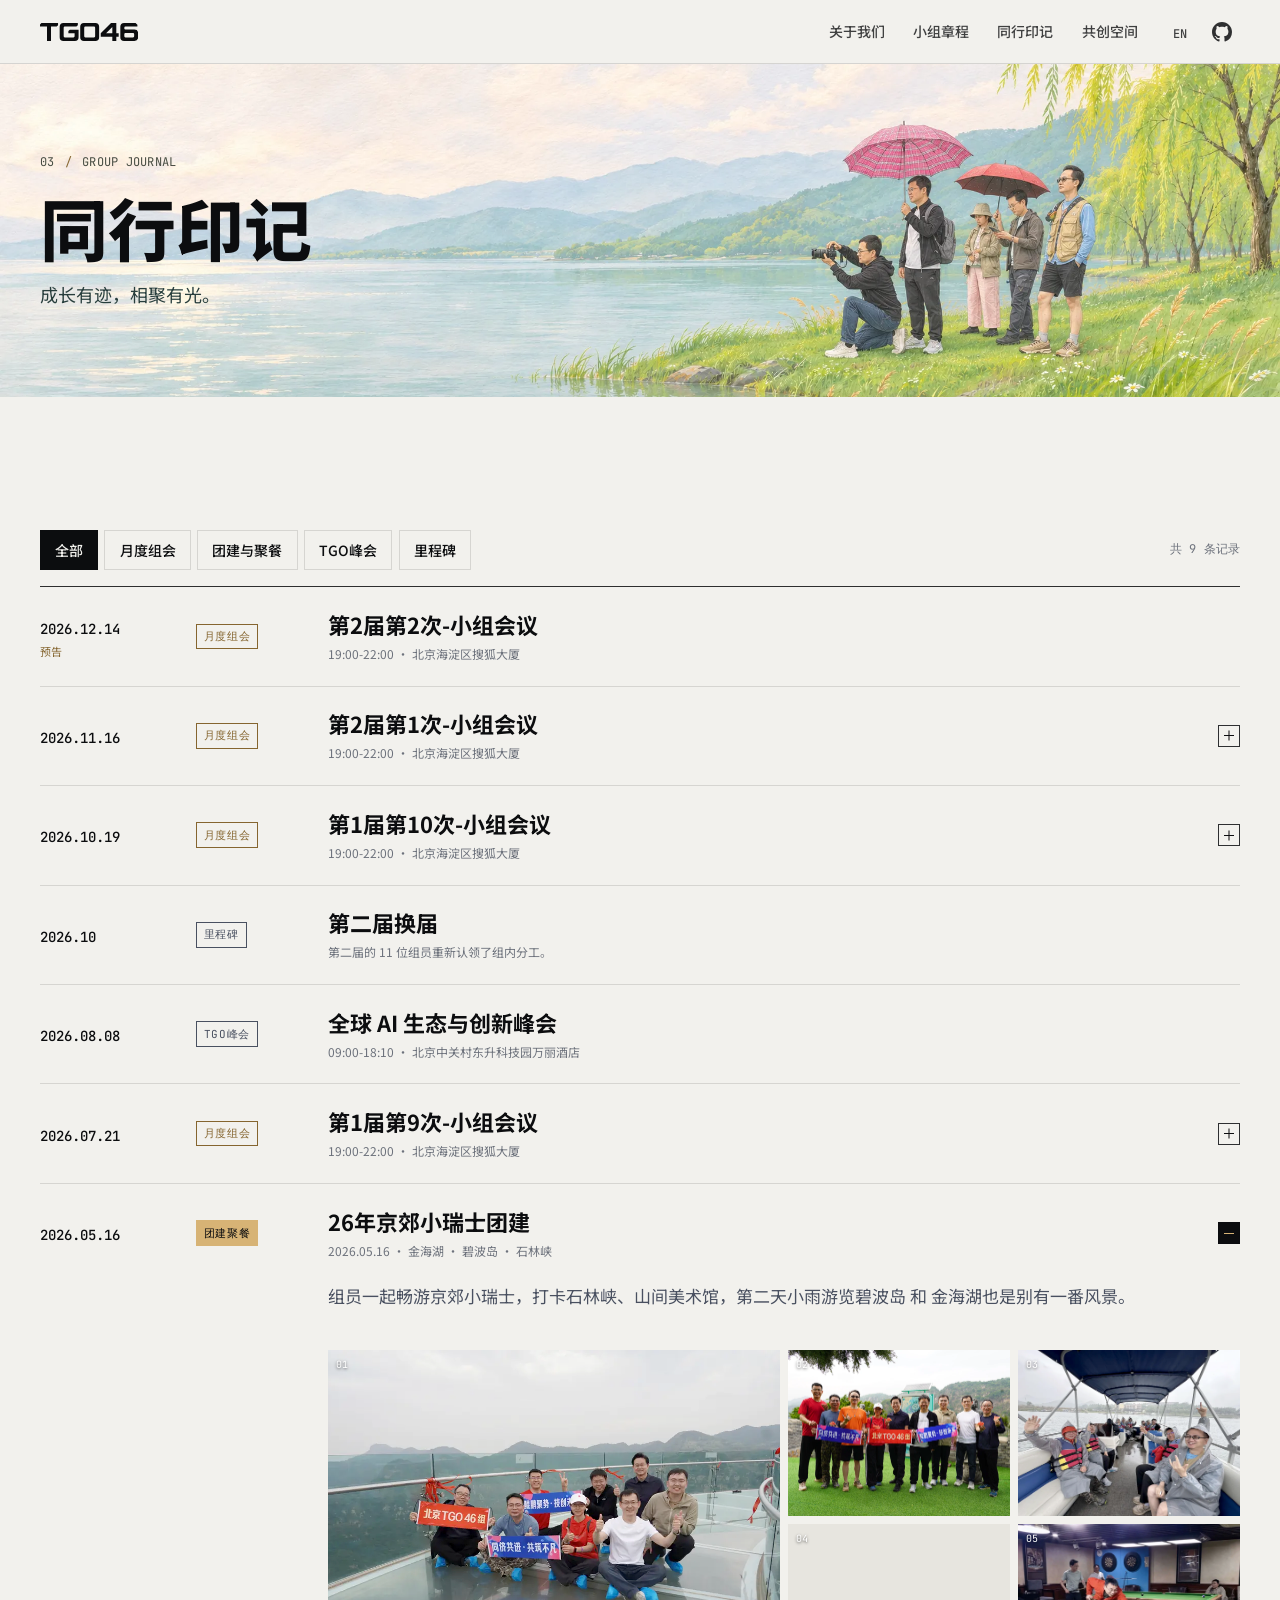
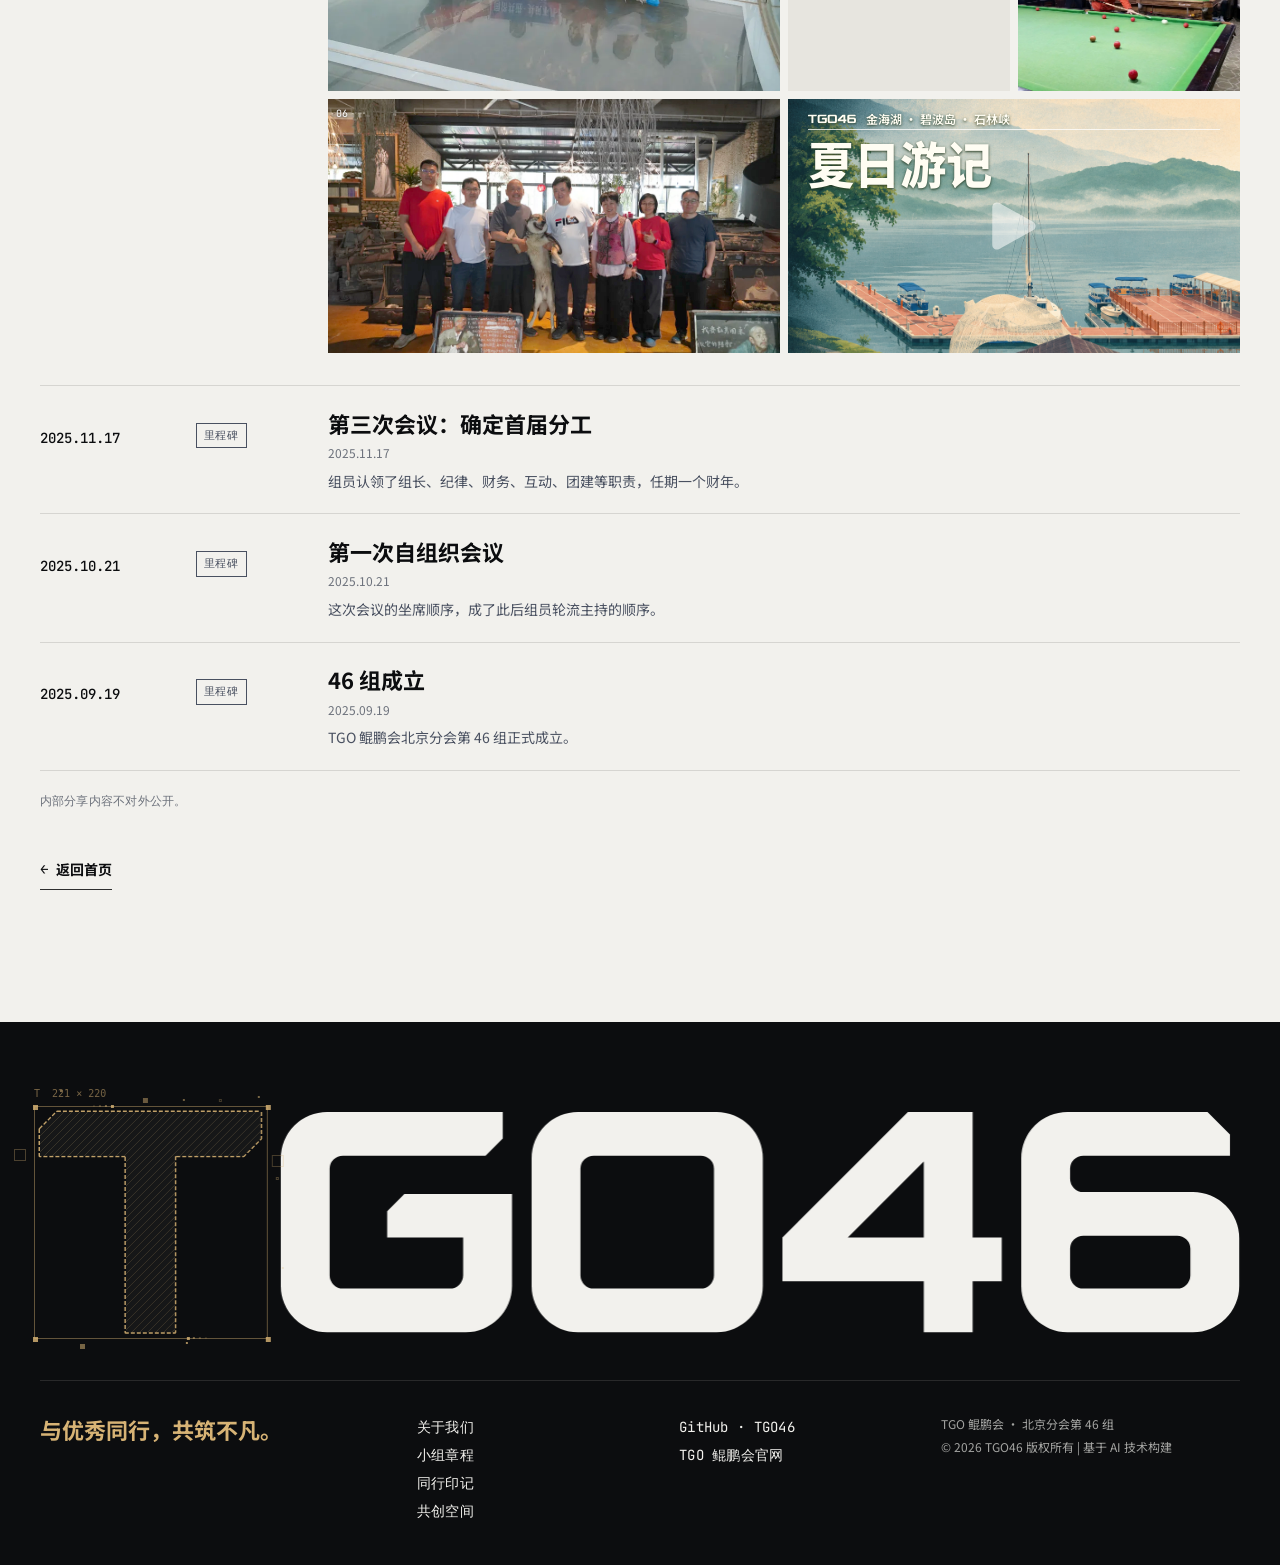
==== commit 1c4a4608: "Fix 范鸣晖 spelling; remove unused files from earlier site versions" ====
--- a/journey.html
+++ b/journey.html
@@ -18,7 +18,7 @@
   <link rel="stylesheet" href="css/hero.css?v=afe45d63">
   <link rel="stylesheet" href="css/sections.css?v=85d54a34">
   <link rel="stylesheet" href="css/pages.css?v=53b6c43c">
-  <script defer src="js/data.js?v=9a471366"></script>
+  <script defer src="js/data.js?v=2f828580"></script>
   <script defer src="js/i18n.js?v=4dda256c"></script>
   <script defer src="js/tools.js?v=8cb775cf"></script>
   <script defer src="js/wordmark.js?v=3e5e8999"></script>
